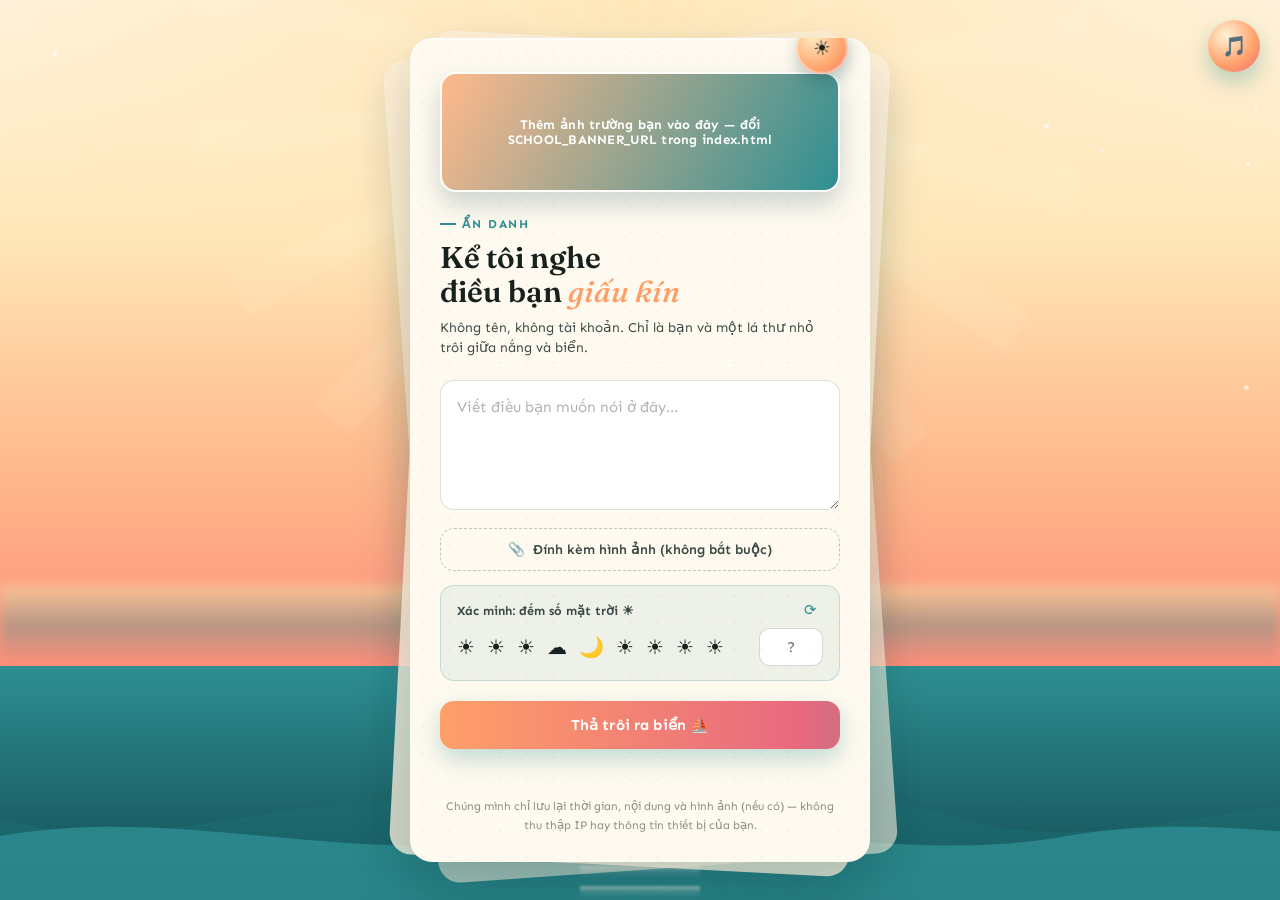
==== index.html @ e0b7d58a "Add files via upload" ====
<!DOCTYPE html>
<html lang="vi">
<head>
<meta charset="UTF-8" />
<meta name="viewport" content="width=device-width, initial-scale=1.0" />
<title>Tâm Sự Dưới Nắng — Confession Ẩn Danh</title>
<link rel="preconnect" href="https://fonts.googleapis.com">
<link rel="preconnect" href="https://fonts.gstatic.com" crossorigin>
<link href="https://fonts.googleapis.com/css2?family=Fraunces:ital,opsz,wght@0,9..144,400;0,9..144,600;1,9..144,500&family=Sen:wght@400;600;700&display=swap" rel="stylesheet">
<link rel="stylesheet" href="style.css">
</head>
<body>

<div class="sky" id="sky"></div>
<div class="rays"></div>
<div class="sun"></div>
<div class="horizon-glow"></div>

<div class="sea-wrap">
  <div class="sea-base"></div>
  <div class="wave wave-back">
    <svg viewBox="0 0 2880 200" preserveAspectRatio="none" xmlns="http://www.w3.org/2000/svg">
      <path d="M0,100 C180,160 360,40 540,100 C720,160 900,40 1080,100 C1260,160 1440,40 1620,100 C1800,160 1980,40 2160,100 C2340,160 2520,40 2700,100 C2790,130 2880,80 2880,100 L2880,200 L0,200 Z" fill="#1C6E73"/>
    </svg>
  </div>
  <div class="wave wave-mid">
    <svg viewBox="0 0 2880 200" preserveAspectRatio="none" xmlns="http://www.w3.org/2000/svg">
      <path d="M0,110 C200,70 400,150 600,110 C800,70 1000,150 1200,110 C1400,70 1600,150 1800,110 C2000,70 2200,150 2400,110 C2600,70 2800,150 2880,120 L2880,200 L0,200 Z" fill="#2E8F92"/>
    </svg>
  </div>
  <div class="reflection"></div>
</div>

<div class="boat">⛵</div>

<button class="music-toggle" id="musicToggle" title="Bật/tắt nhạc nền">🎵</button>
<audio id="bgMusic" loop preload="none"></audio>

<div class="stack">
  <div class="card" id="card">
    <div class="seal">☀</div>
    <div id="formView">
      <div class="school-banner" id="schoolBanner">
        <img id="schoolBannerImg" src="school-banner.jpg" alt="Ảnh trường" />
      </div>

      <div class="eyebrow">Ẩn danh</div>
      <h1>Kể tôi nghe<br>điều bạn <em>giấu kín</em></h1>
      <div class="subtitle">Không tên, không tài khoản. Chỉ là bạn và một lá thư nhỏ trôi giữa nắng và biển.</div>

      <textarea id="content" placeholder="Viết điều bạn muốn nói ở đây..." maxlength="3000"></textarea>

      <div class="file-row">
        <label class="file-label" for="imageInput">
          📎 <span id="fileLabelText">Đính kèm hình ảnh (không bắt buộc)</span>
        </label>
        <input type="file" id="imageInput" accept="image/*" />
        <div class="polaroid" id="polaroid"><img id="preview" alt="preview" /></div>
      </div>

      <div class="captcha-row">
        <div class="captcha-label">
          <span>Xác minh: đếm số mặt trời ☀</span>
          <button type="button" class="captcha-refresh" id="captchaRefresh" title="Đổi câu hỏi khác">⟳</button>
        </div>
        <div class="captcha-challenge">
          <div class="captcha-suns" id="captchaSuns"></div>
          <input type="text" inputmode="numeric" class="captcha-input" id="captchaInput" placeholder="?" maxlength="2" />
        </div>
      </div>

      <input type="text" class="honeypot" id="website" name="website" tabindex="-1" autocomplete="off" />

      <button class="submit" id="submitBtn">Thả trôi ra biển ⛵</button>
      <div class="status" id="status"></div>
    </div>

    <div class="success-view" id="successView">
      <div class="glow-circle">☀</div>
      <h2>Đã gửi rồi!</h2>
      <p>Confession của bạn đang trôi ra khơi dưới nắng chiều.<br>Cảm ơn vì đã tin tưởng chia sẻ 🤍</p>
      <button id="againBtn">Viết thêm một điều nữa</button>
    </div>

    <div class="note">
      Chúng mình chỉ lưu lại thời gian, nội dung và hình ảnh (nếu có) — không thu thập IP hay thông tin thiết bị của bạn.
    </div>
  </div>
</div>

<script src="script.js" defer></script>

</body>
</html>
---- style.css ----
:root{
    --sky-gold:    #FFE7B8;
    --sky-peach:   #FFB98C;
    --horizon:     #FF8F7A;
    --sea-teal:    #2E8F92;
    --sea-deep:    #124A52;
    --foam:        #EAFBF6;
    --apricot:     #FF9F68;
    --dusk-rose:   #E8697F;
    --ink:         #17211E;
    --ink-soft:    #3B4A46;
    --glow:        #FFD9A0;
  }

  *{ box-sizing:border-box; }
  html,body{ height:100%; }
  body{
    margin:0;
    min-height:100vh;
    display:flex;
    align-items:center;
    justify-content:center;
    padding:32px 20px;
    font-family:'Sen', sans-serif;
    color:var(--ink);
    overflow-x:hidden;
    position:relative;
    background:
      radial-gradient(ellipse 90% 55% at 50% 0%, var(--sky-gold) 0%, transparent 62%),
      linear-gradient(180deg, #FFF3DD 0%, var(--sky-gold) 26%, var(--sky-peach) 52%, var(--horizon) 74%, #E0716E 100%);
    background-attachment: fixed;
  }

  /* ================= SKY LAYER ================= */
  .sky{ position:fixed; inset:0; overflow:hidden; pointer-events:none; z-index:0; }

  .rays{
    position:fixed;
    top:-40vh; left:50%;
    width:900px; height:900px;
    margin-left:-450px;
    background: repeating-conic-gradient(from 0deg, rgba(255,246,214,0.32) 0deg 6deg, transparent 6deg 20deg);
    border-radius:50%;
    filter: blur(2px);
    opacity:0.55;
    mix-blend-mode: soft-light;
    animation: rotateRays 100s linear infinite;
    pointer-events:none;
    z-index:0;
  }
  @keyframes rotateRays{ from{ transform:rotate(0deg); } to{ transform:rotate(360deg); } }

  .sun{
    position:fixed;
    bottom: 27vh; left:50%;
    width:280px; height:280px;
    margin-left:-140px;
    border-radius:50%;
    background: radial-gradient(circle, rgba(255,246,220,0.98) 0%, rgba(255,201,120,0.7) 45%, rgba(255,159,104,0) 75%);
    animation: breathe 7s ease-in-out infinite;
    pointer-events:none;
    z-index:0;
  }
  @keyframes breathe{
    0%,100%{ opacity:0.85; transform:scale(1); }
    50%{ opacity:1; transform:scale(1.05); }
  }

  .mote{
    position:absolute;
    bottom:-10%;
    border-radius:50%;
    background:radial-gradient(circle at 35% 35%, rgba(255,255,255,0.95), rgba(255,214,140,0.35) 55%, rgba(255,214,140,0) 75%);
    filter: blur(1px);
    opacity:0.7;
    animation: rise linear infinite;
  }
  @keyframes rise{
    0%   { transform: translate(0,0) scale(0.9); opacity:0; }
    10%  { opacity:0.75; }
    50%  { transform: translate(var(--drift,20px), -55vh) scale(1); }
    90%  { opacity:0.4; }
    100% { transform: translate(calc(var(--drift,20px) * 2), -110vh) scale(1.05); opacity:0; }
  }

  .glint{
    position:absolute;
    border-radius:50%;
    background: radial-gradient(circle, rgba(255,255,255,0.95), rgba(255,255,255,0) 70%);
    animation: twinkle ease-in-out infinite;
    pointer-events:none;
  }
  @keyframes twinkle{
    0%,100%{ opacity:0; transform:scale(0.4); }
    50%{ opacity:1; transform:scale(1); }
  }

  .seagull{
    position:fixed;
    font-size:16px;
    pointer-events:none;
    z-index:1;
    opacity:0.85;
    animation: flyAcross linear infinite;
  }
  @keyframes flyAcross{
    from{ transform:translate(-10vw,0); }
    to{ transform:translate(110vw,-30px); }
  }

  /* ================= HORIZON + SEA LAYER ================= */
  .horizon-glow{
    position:fixed;
    left:0; right:0;
    bottom:26vh;
    height:9vh;
    background: linear-gradient(180deg, rgba(255,217,160,0.65), rgba(46,143,146,0.35), transparent);
    filter: blur(6px);
    pointer-events:none;
    z-index:1;
  }

  .sea-wrap{
    position:fixed;
    left:0; right:0; bottom:0;
    height:26vh;
    overflow:hidden;
    pointer-events:none;
    z-index:2;
  }
  .sea-base{
    position:absolute; inset:0;
    background: linear-gradient(180deg, var(--sea-teal) 0%, var(--sea-deep) 100%);
  }
  .reflection{
    position:absolute;
    left:50%; top:0; bottom:0;
    width:120px; margin-left:-60px;
    background: repeating-linear-gradient(180deg, rgba(255,244,214,0.55) 0px, rgba(255,244,214,0.12) 6px, transparent 12px, transparent 20px);
    filter: blur(1px);
    mix-blend-mode: screen;
    animation: shimmer 2.6s ease-in-out infinite;
  }
  @keyframes shimmer{ 0%,100%{ opacity:0.35; } 50%{ opacity:0.8; } }

  .wave{
    position:absolute;
    left:0; bottom:0;
    width:200%; height:70%;
  }
  .wave svg{ width:100%; height:100%; display:block; }
  .wave-back{ opacity:0.5; animation: waveDrift 26s linear infinite; }
  .wave-mid{ opacity:0.8; bottom:-4%; animation: waveDrift 16s linear infinite reverse; }
  @keyframes waveDrift{ from{ transform:translateX(0); } to{ transform:translateX(-50%); } }

  .boat{
    position:fixed;
    bottom: 24.5vh;
    font-size:20px;
    z-index:2;
    pointer-events:none;
    opacity:0.9;
    animation: sailAcross 70s linear infinite;
  }
  @keyframes sailAcross{
    from{ transform:translateX(-10vw); }
    to{ transform:translateX(110vw); }
  }

  @media (max-width: 560px){
    .sun{ width:200px; height:200px; margin-left:-100px; bottom:24vh; }
    .sea-wrap, .boat{ bottom:0; }
  }

  /* ================= CARD ================= */
  .stack{ position:relative; width:100%; max-width:460px; z-index:3; }
  .stack::before, .stack::after{
    content:"";
    position:absolute; inset:0;
    background: var(--foam);
    border-radius:22px;
    box-shadow: 0 20px 40px rgba(18,74,82,0.16);
    pointer-events:none;
    z-index:0;
  }
  .stack::before{ transform: rotate(-4deg) translateY(6px); opacity:0.6; background:#FFF1DC; }
  .stack::after{ transform: rotate(3deg) translateY(3px); opacity:0.8; background:#FFF1DC; }

  .card{
    position:relative;
    overflow:hidden;
    z-index:1;
    background: #FFFAF0;
    border-radius:22px;
    padding:34px 30px 28px;
    box-shadow:
      0 2px 0 rgba(255,255,255,0.6) inset,
      0 30px 60px rgba(18,74,82,0.2);
    transition: transform 0.6s cubic-bezier(.34,1.56,.64,1), opacity 0.5s ease;
  }
  .card::before{
    content:"";
    position:absolute; inset:0;
    background-image:
      radial-gradient(rgba(23,33,30,0.035) 1px, transparent 1px),
      radial-gradient(rgba(23,33,30,0.025) 1px, transparent 1px);
    background-size: 26px 26px, 18px 18px;
    background-position: 0 0, 9px 9px;
    pointer-events:none;
  }
  .card.sending{
    transform: translate(130px, 30px) rotate(12deg) scale(0.78);
    opacity:0;
  }

  .seal{
    position:absolute;
    top:-16px; right:22px;
    width:52px; height:52px;
    border-radius:50%;
    background: radial-gradient(circle at 35% 30%, #FFE9BE, var(--apricot) 65%, var(--dusk-rose) 100%);
    box-shadow: 0 8px 16px rgba(18,74,82,0.3), inset 0 0 0 2px rgba(255,255,255,0.4);
    display:flex; align-items:center; justify-content:center;
    font-size:20px;
    transform: rotate(-8deg);
    z-index:2;
  }

  .school-banner{
    width:100%;
    height:120px;
    border-radius:16px;
    overflow:hidden;
    margin-bottom:18px;
    box-shadow:0 12px 26px rgba(18,74,82,0.22);
    border:2px solid rgba(255,255,255,0.7);
    position:relative;
  }
  .school-banner img{ width:100%; height:100%; object-fit:cover; display:block; animation: fadeIn 0.6s ease; }
  .school-banner .banner-placeholder{
    width:100%; height:100%;
    display:flex; align-items:center; justify-content:center;
    text-align:center; padding:0 16px;
    background: linear-gradient(120deg, var(--sky-peach), var(--sea-teal));
    color:#fff; font-size:13px; font-weight:700; letter-spacing:0.02em;
  }
  @keyframes fadeIn{ from{ opacity:0; } to{ opacity:1; } }

  .eyebrow{
    display:inline-flex; align-items:center; gap:6px;
    font-size:12px; letter-spacing:0.14em; text-transform:uppercase;
    color:var(--sea-teal); font-weight:700; margin-bottom:10px;
  }
  .eyebrow::before{ content:""; width:16px; height:1.5px; background:var(--sea-teal); display:inline-block; }

  h1{
    font-family:'Fraunces', serif;
    font-weight:600; font-size:30px; line-height:1.15;
    margin:0 0 8px; color:var(--ink);
  }
  h1 em{ font-style:italic; font-weight:500; color:var(--apricot); }

  .subtitle{ font-size:13.5px; color:var(--ink-soft); margin-bottom:22px; line-height:1.5; }

  textarea{
    width:100%; min-height:130px; resize:vertical;
    padding:14px 16px; border-radius:14px;
    border:1.5px solid rgba(23,33,30,0.14);
    background:#fff; color:var(--ink);
    font-size:15px; line-height:1.6; font-family:'Sen', sans-serif;
    transition: border-color 0.25s, box-shadow 0.25s;
    position:relative; z-index:1;
  }
  textarea:focus{ outline:none; border-color:var(--sea-teal); box-shadow:0 0 0 4px rgba(46,143,146,0.15); }
  textarea::placeholder{ color:rgba(23,33,30,0.35); }

  .file-row{ margin-top:14px; }
  .file-label{
    display:flex; align-items:center; justify-content:center; gap:8px;
    padding:12px; border:1.5px dashed rgba(23,33,30,0.25); border-radius:14px;
    color:var(--ink-soft); cursor:pointer; font-size:13.5px; font-weight:600;
    transition: 0.25s;
  }
  .file-label:hover{ border-color:var(--sea-teal); color:var(--sea-teal); background:rgba(46,143,146,0.06); }
  input[type="file"]{ display:none; }

  .polaroid{
    display:none; margin-top:12px; background:#fff;
    padding:8px 8px 22px; border-radius:4px;
    box-shadow:0 10px 20px rgba(18,74,82,0.2);
    transform:rotate(-2deg); position:relative;
    width:70%; margin-left:auto; margin-right:auto;
  }
  .polaroid::before{
    content:""; position:absolute; top:-10px; left:50%;
    width:46px; height:18px; margin-left:-23px;
    background:rgba(255,215,154,0.55); border:1px solid rgba(255,159,104,0.4);
  }
  .polaroid img{ display:block; width:100%; border-radius:2px; }

  .captcha-row{
    margin-top:14px;
    padding:14px 16px;
    border-radius:14px;
    background: rgba(46,143,146,0.08);
    border:1.5px solid rgba(46,143,146,0.22);
  }
  .captcha-label{
    font-size:12.5px; font-weight:700; color:var(--ink-soft);
    margin-bottom:8px; display:flex; align-items:center; justify-content:space-between;
  }
  .captcha-refresh{
    border:none; background:none; cursor:pointer;
    font-size:15px; color:var(--sea-teal);
    transition: transform 0.4s ease;
  }
  .captcha-refresh:hover{ transform:rotate(180deg); }
  .captcha-challenge{ display:flex; align-items:center; gap:12px; }
  .captcha-suns{ font-size:20px; letter-spacing:3px; flex:1; }
  .captcha-input{
    width:64px; padding:9px 10px; border-radius:10px;
    border:1.5px solid rgba(23,33,30,0.18);
    background:#fff; color:var(--ink); font-size:15px;
    text-align:center; font-family:'Sen', sans-serif;
  }
  .captcha-input:focus{ outline:none; border-color:var(--sea-teal); box-shadow:0 0 0 3px rgba(46,143,146,0.15); }

  .honeypot{ position:absolute; left:-9999px; width:1px; height:1px; opacity:0; pointer-events:none; }

  button.submit{
    position:relative; width:100%; margin-top:20px; padding:15px;
    border:none; border-radius:14px;
    background: linear-gradient(90deg, var(--apricot), var(--dusk-rose), var(--sea-teal));
    background-size:180% 100%;
    color:#fff; font-family:'Sen', sans-serif; font-size:15px; font-weight:700;
    letter-spacing:0.01em; cursor:pointer; overflow:hidden;
    transition: transform 0.2s ease, box-shadow 0.2s ease, background-position 0.6s ease;
    box-shadow: 0 10px 24px rgba(46,143,146,0.3);
  }
  button.submit:hover{ transform:translateY(-2px); background-position:100% 0; box-shadow:0 14px 28px rgba(46,143,146,0.4); }
  button.submit:active{ transform:translateY(0); }
  button.submit:disabled{ opacity:0.65; cursor:not-allowed; transform:none; }
  button.submit::after{
    content:""; position:absolute; top:0; left:-60%; width:40%; height:100%;
    background:linear-gradient(120deg, transparent, rgba(255,255,255,0.55), transparent);
    transform:skewX(-20deg);
    animation: shine 3.2s ease-in-out infinite;
  }
  @keyframes shine{ 0%{ left:-60%; } 45%,100%{ left:120%; } }

  .status{ margin-top:12px; text-align:center; font-size:13px; min-height:18px; font-weight:600; }
  .status.ok{ color:#1E7A72; }
  .status.err{ color:#D1546B; }

  .note{ margin-top:18px; font-size:11.5px; color:rgba(23,33,30,0.5); text-align:center; line-height:1.6; }

  .success-view{ display:none; text-align:center; padding:20px 6px 4px; }
  .success-view .glow-circle{
    width:64px; height:64px; margin:0 auto 16px; border-radius:50%;
    background: radial-gradient(circle, #FFF6E0 0%, var(--glow) 70%, transparent 100%);
    display:flex; align-items:center; justify-content:center; font-size:26px;
    animation: pop 0.5s cubic-bezier(.34,1.56,.64,1);
  }
  @keyframes pop{ 0%{ transform:scale(0); } 70%{ transform:scale(1.1); } 100%{ transform:scale(1); } }
  .success-view h2{ font-family:'Fraunces', serif; font-weight:600; font-size:22px; margin:0 0 8px; color:var(--ink); }
  .success-view p{ font-size:13.5px; color:var(--ink-soft); margin:0 0 20px; line-height:1.6; }
  .success-view button{
    background:transparent; border:1.5px solid var(--sea-teal); color:var(--sea-teal);
    padding:10px 22px; border-radius:12px; font-family:'Sen', sans-serif;
    font-weight:700; font-size:13.5px; cursor:pointer; transition:0.25s;
  }
  .success-view button:hover{ background:var(--sea-teal); color:#fff; }

  .music-toggle{
    position:fixed; top:20px; right:20px;
    width:52px; height:52px; border-radius:50%;
    border:none;
    background: radial-gradient(circle at 35% 30%, #FFF3D6, var(--apricot) 60%, var(--dusk-rose) 100%);
    box-shadow: 0 10px 22px rgba(46,143,146,0.35);
    font-size:20px;
    display:flex; align-items:center; justify-content:center;
    cursor:pointer; z-index:6;
    transition: transform 0.25s ease, box-shadow 0.25s ease;
  }
  .music-toggle:hover{ transform:scale(1.08); }
  .music-toggle.playing{ animation: spin 4s linear infinite; }
  @keyframes spin{ from{ transform:rotate(0); } to{ transform:rotate(360deg); } }

  @media (prefers-reduced-motion: reduce){
    .mote, .sun, .rays, .glint, .seagull, .wave-back, .wave-mid, .reflection, .boat, button.submit::after, .music-toggle.playing{ animation:none !important; }
    .card{ transition:none; }
  }
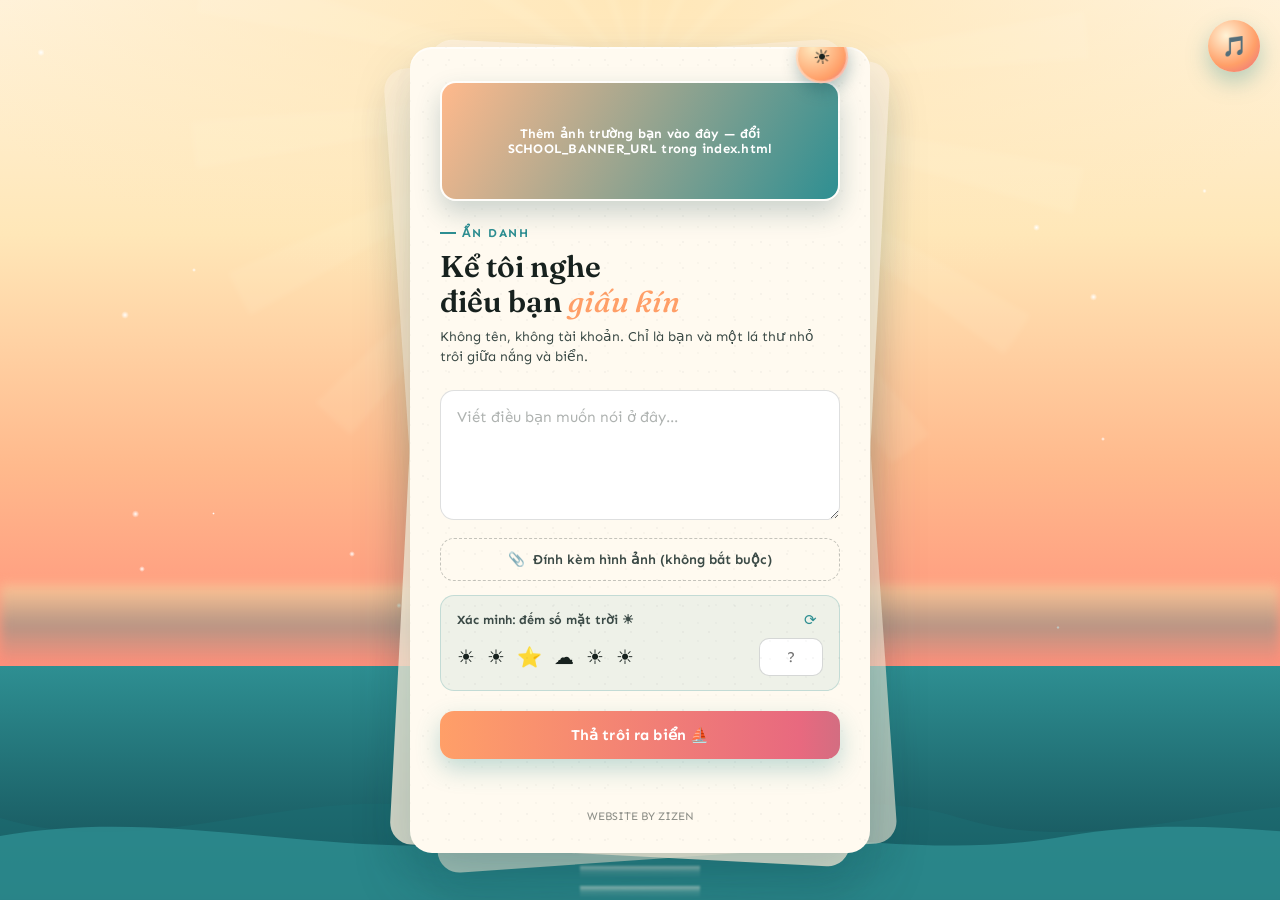
==== commit acfa9537: "Add files via upload" ====
--- a/index.html
+++ b/index.html
@@ -83,7 +83,7 @@
     </div>
 
     <div class="note">
-      Chúng mình chỉ lưu lại thời gian, nội dung và hình ảnh (nếu có) — không thu thập IP hay thông tin thiết bị của bạn.
+      WEBSITE BY ZIZEN
     </div>
   </div>
 </div>
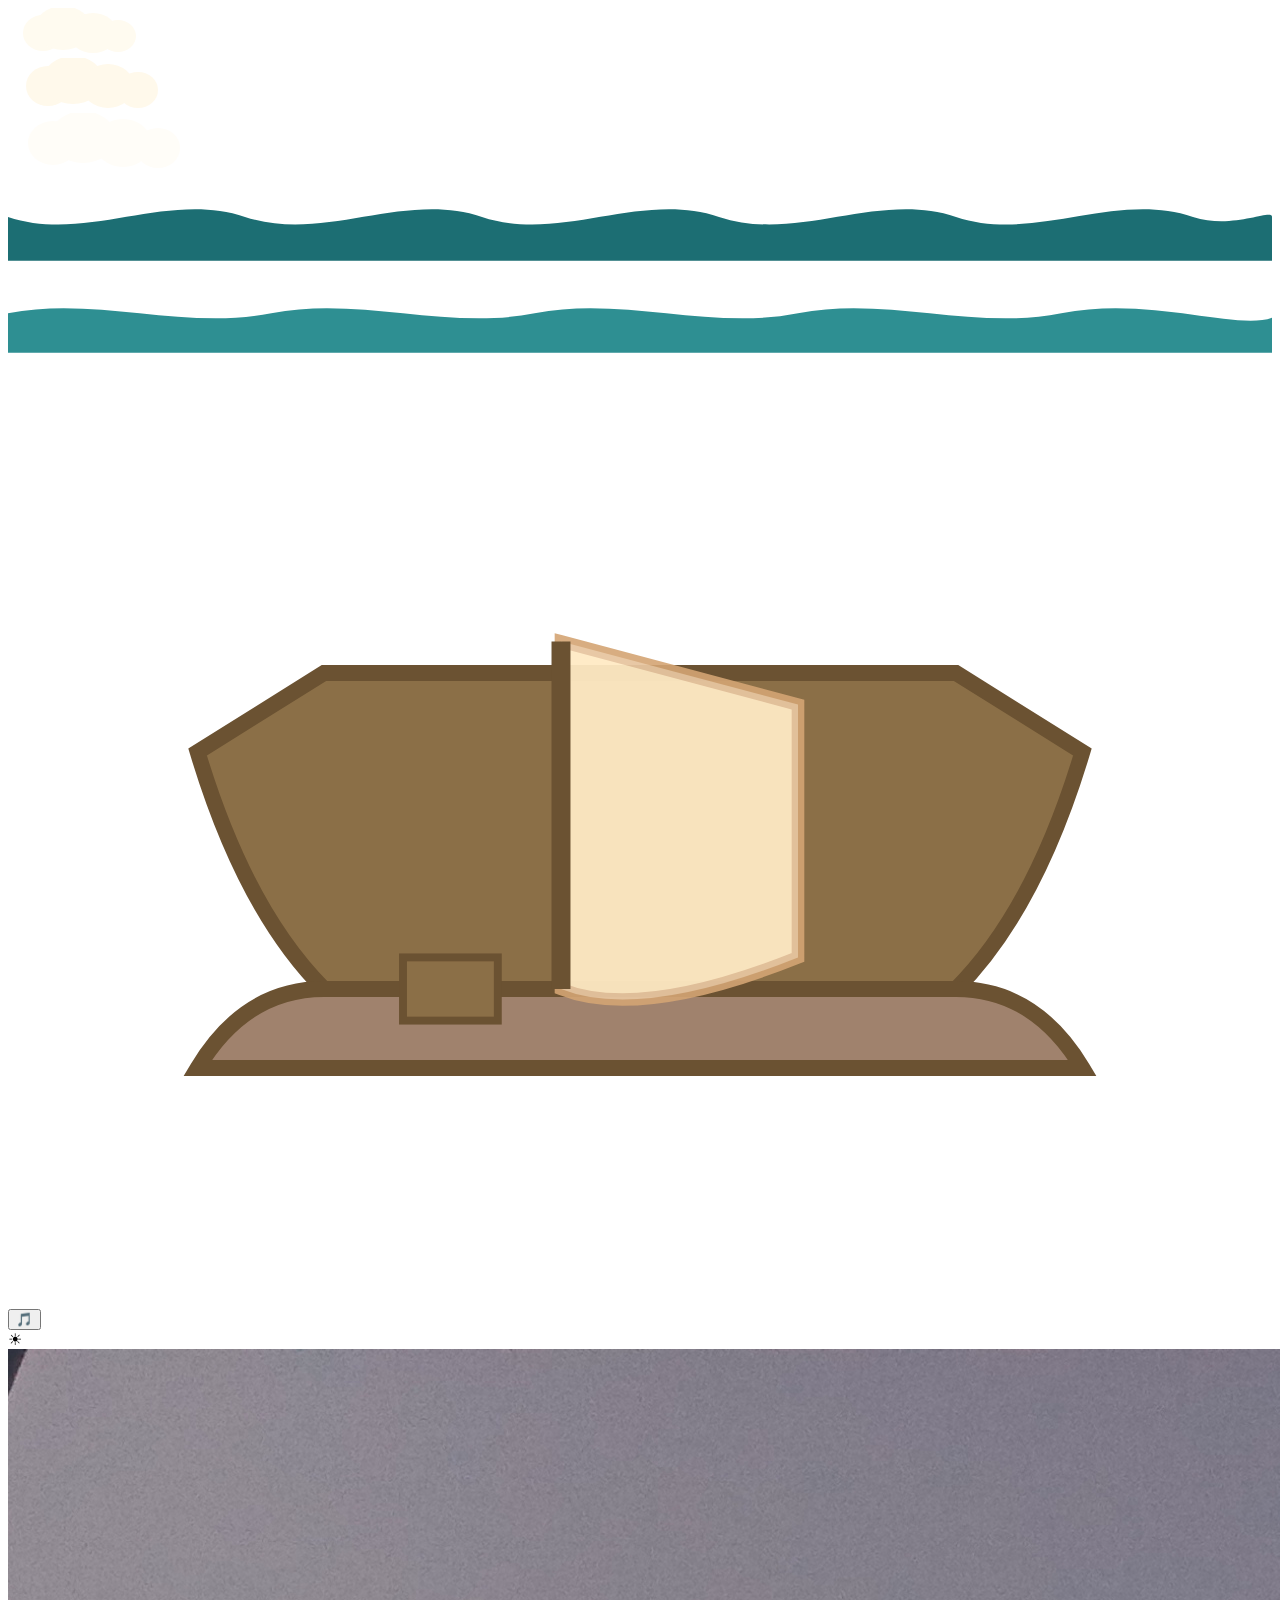
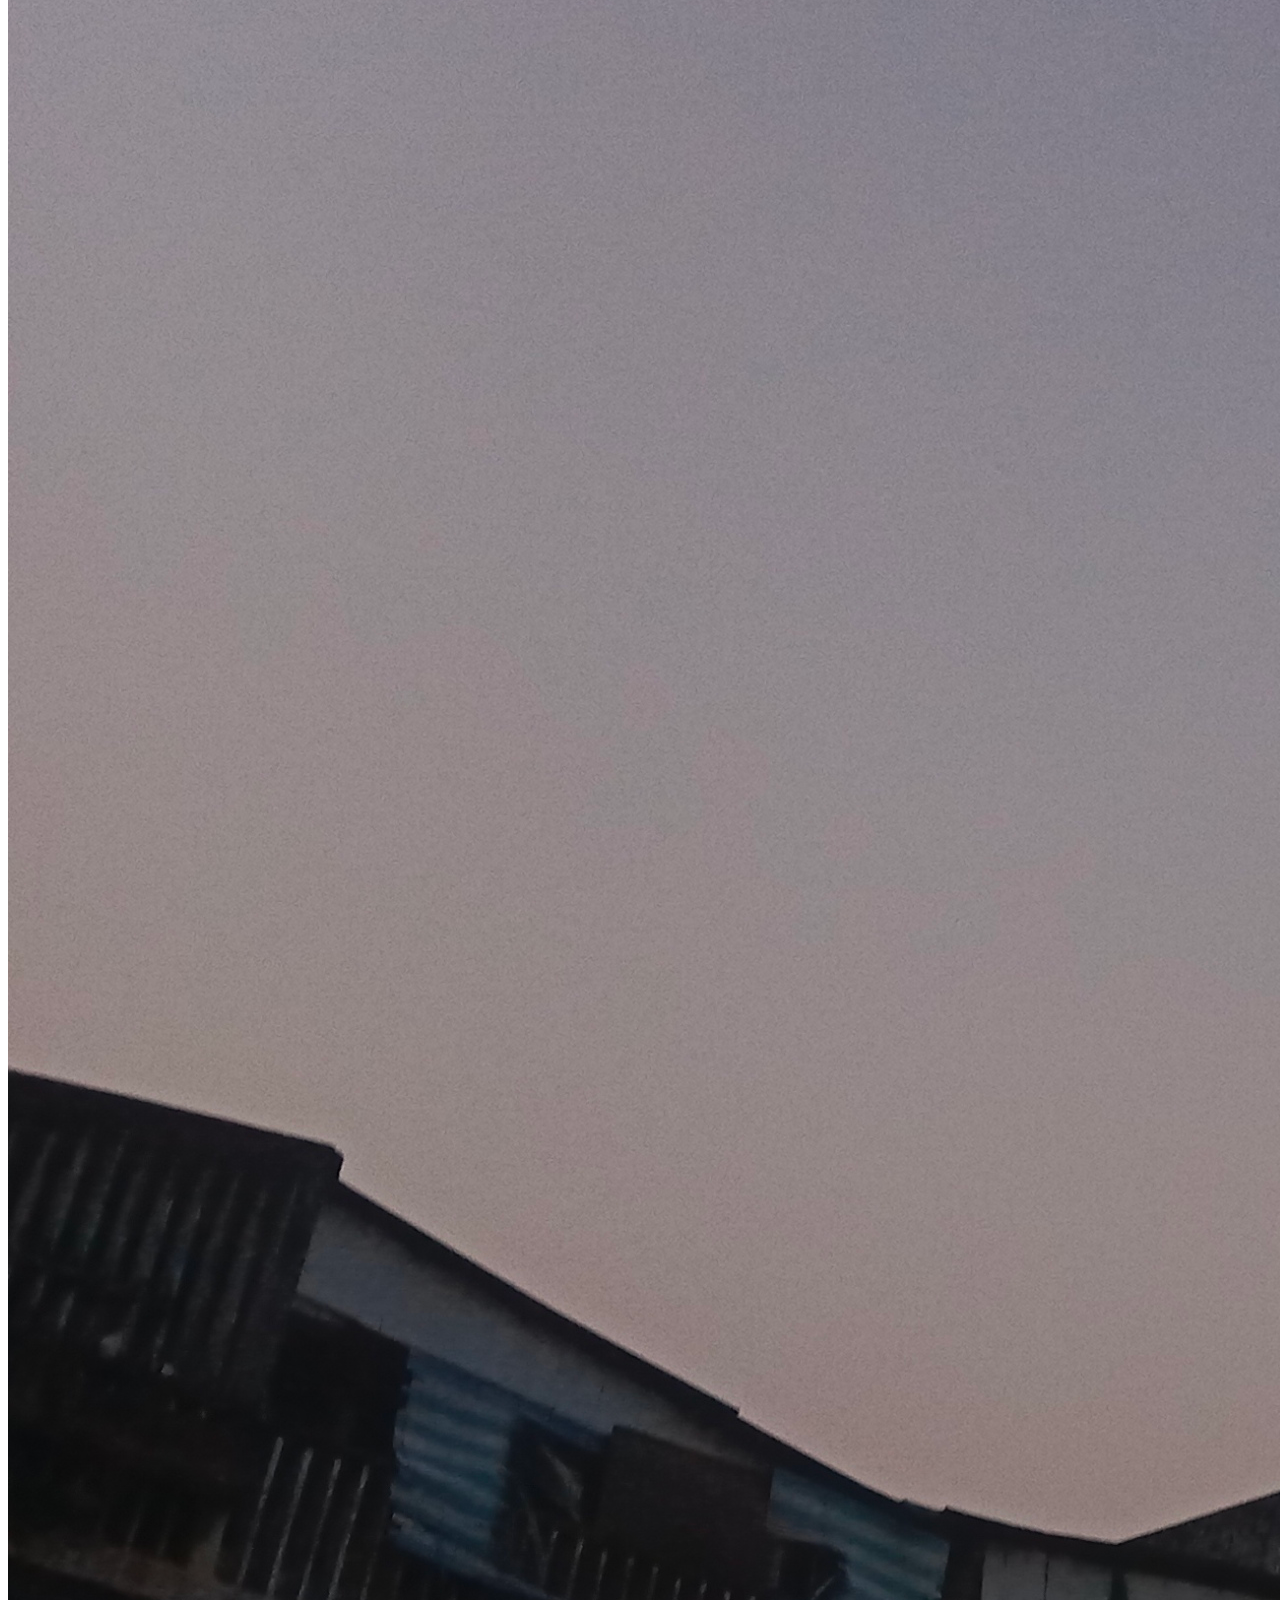
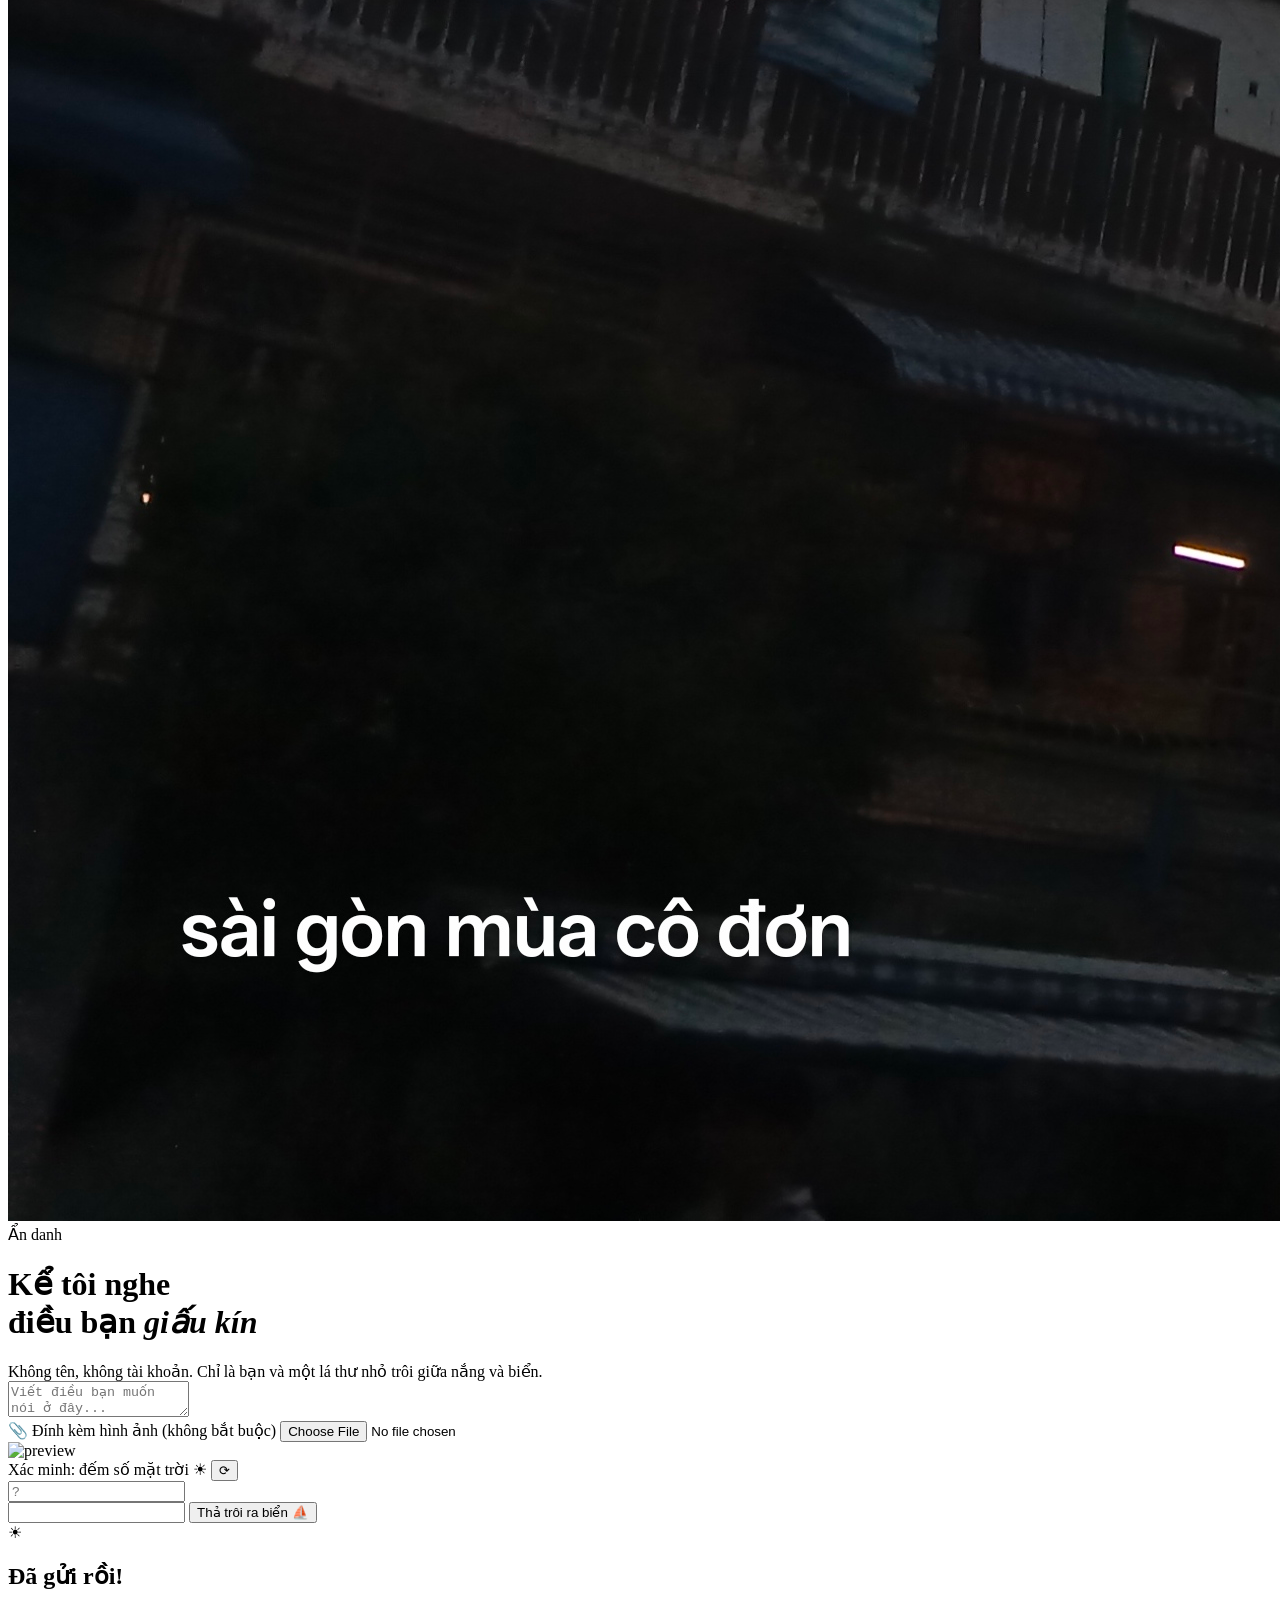
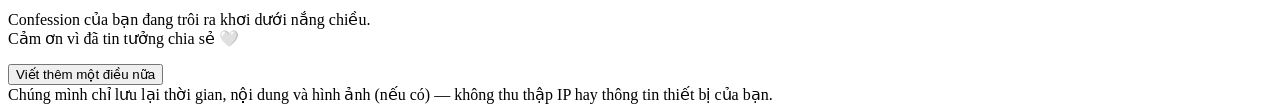
==== commit 51a80eac: "Add files via upload" ====
--- a/index.html
+++ b/index.html
@@ -16,6 +16,34 @@
 <div class="sun"></div>
 <div class="horizon-glow"></div>
 
+<!-- Mây trôi -->
+<div class="cloud cloud-back" style="top: 15%; width: 140px; height: 50px;">
+  <svg viewBox="0 0 140 50" xmlns="http://www.w3.org/2000/svg" preserveAspectRatio="xMidYMid meet">
+    <ellipse cx="35" cy="25" rx="20" ry="18" fill="#FFFBF0"/>
+    <ellipse cx="55" cy="20" rx="28" ry="22" fill="#FFFBF0"/>
+    <ellipse cx="85" cy="25" rx="24" ry="20" fill="#FFFBF0"/>
+    <ellipse cx="110" cy="28" rx="18" ry="16" fill="#FFFBF0"/>
+  </svg>
+</div>
+
+<div class="cloud cloud-mid" style="top: 28%; width: 160px; height: 55px;">
+  <svg viewBox="0 0 160 55" xmlns="http://www.w3.org/2000/svg" preserveAspectRatio="xMidYMid meet">
+    <ellipse cx="40" cy="28" rx="22" ry="20" fill="#FFF9EB"/>
+    <ellipse cx="65" cy="22" rx="30" ry="24" fill="#FFF9EB"/>
+    <ellipse cx="100" cy="28" rx="26" ry="22" fill="#FFF9EB"/>
+    <ellipse cx="130" cy="32" rx="20" ry="18" fill="#FFF9EB"/>
+  </svg>
+</div>
+
+<div class="cloud cloud-front" style="top: 40%; width: 180px; height: 60px;">
+  <svg viewBox="0 0 180 60" xmlns="http://www.w3.org/2000/svg" preserveAspectRatio="xMidYMid meet">
+    <ellipse cx="45" cy="30" rx="25" ry="22" fill="#FFFDF8"/>
+    <ellipse cx="75" cy="24" rx="32" ry="26" fill="#FFFDF8"/>
+    <ellipse cx="115" cy="30" rx="28" ry="24" fill="#FFFDF8"/>
+    <ellipse cx="150" cy="35" rx="22" ry="20" fill="#FFFDF8"/>
+  </svg>
+</div>
+
 <div class="sea-wrap">
   <div class="sea-base"></div>
   <div class="wave wave-back">
@@ -31,7 +59,20 @@
   <div class="reflection"></div>
 </div>
 
-<div class="boat">⛵</div>
+<div class="boat">
+  <svg viewBox="0 0 80 60" xmlns="http://www.w3.org/2000/svg" preserveAspectRatio="xMidYMid meet">
+    <!-- Thân tàu -->
+    <path d="M 20 40 Q 15 35 12 25 L 20 20 L 60 20 L 68 25 Q 65 35 60 40 Z" fill="#8B6F47" stroke="#6B5232" stroke-width="1"/>
+    <path d="M 20 40 Q 15 40 12 45 L 68 45 Q 65 40 60 40 Z" fill="#A0826D" stroke="#6B5232" stroke-width="1"/>
+    <!-- Buồm chính -->
+    <path d="M 35 18 L 50 22 L 50 38 Q 40 42 35 40 Z" fill="#FFE5B4" stroke="#D4A574" stroke-width="0.8" opacity="0.9"/>
+    <path d="M 35 18 L 50 22 L 50 38 Q 40 42 35 40 Z" fill="#FFF0D9" stroke="none" opacity="0.4"/>
+    <!-- Cột buồm -->
+    <line x1="35" y1="18" x2="35" y2="40" stroke="#6B5232" stroke-width="1.2"/>
+    <!-- Chi tiết bé -->
+    <rect x="25" y="38" width="6" height="4" fill="#8B6F47" stroke="#6B5232" stroke-width="0.5"/>
+  </svg>
+</div>
 
 <button class="music-toggle" id="musicToggle" title="Bật/tắt nhạc nền">🎵</button>
 <audio id="bgMusic" loop preload="none"></audio>
@@ -83,7 +124,7 @@
     </div>
 
     <div class="note">
-      WEBSITE BY ZIZEN
+      Chúng mình chỉ lưu lại thời gian, nội dung và hình ảnh (nếu có) — không thu thập IP hay thông tin thiết bị của bạn.
     </div>
   </div>
 </div>
